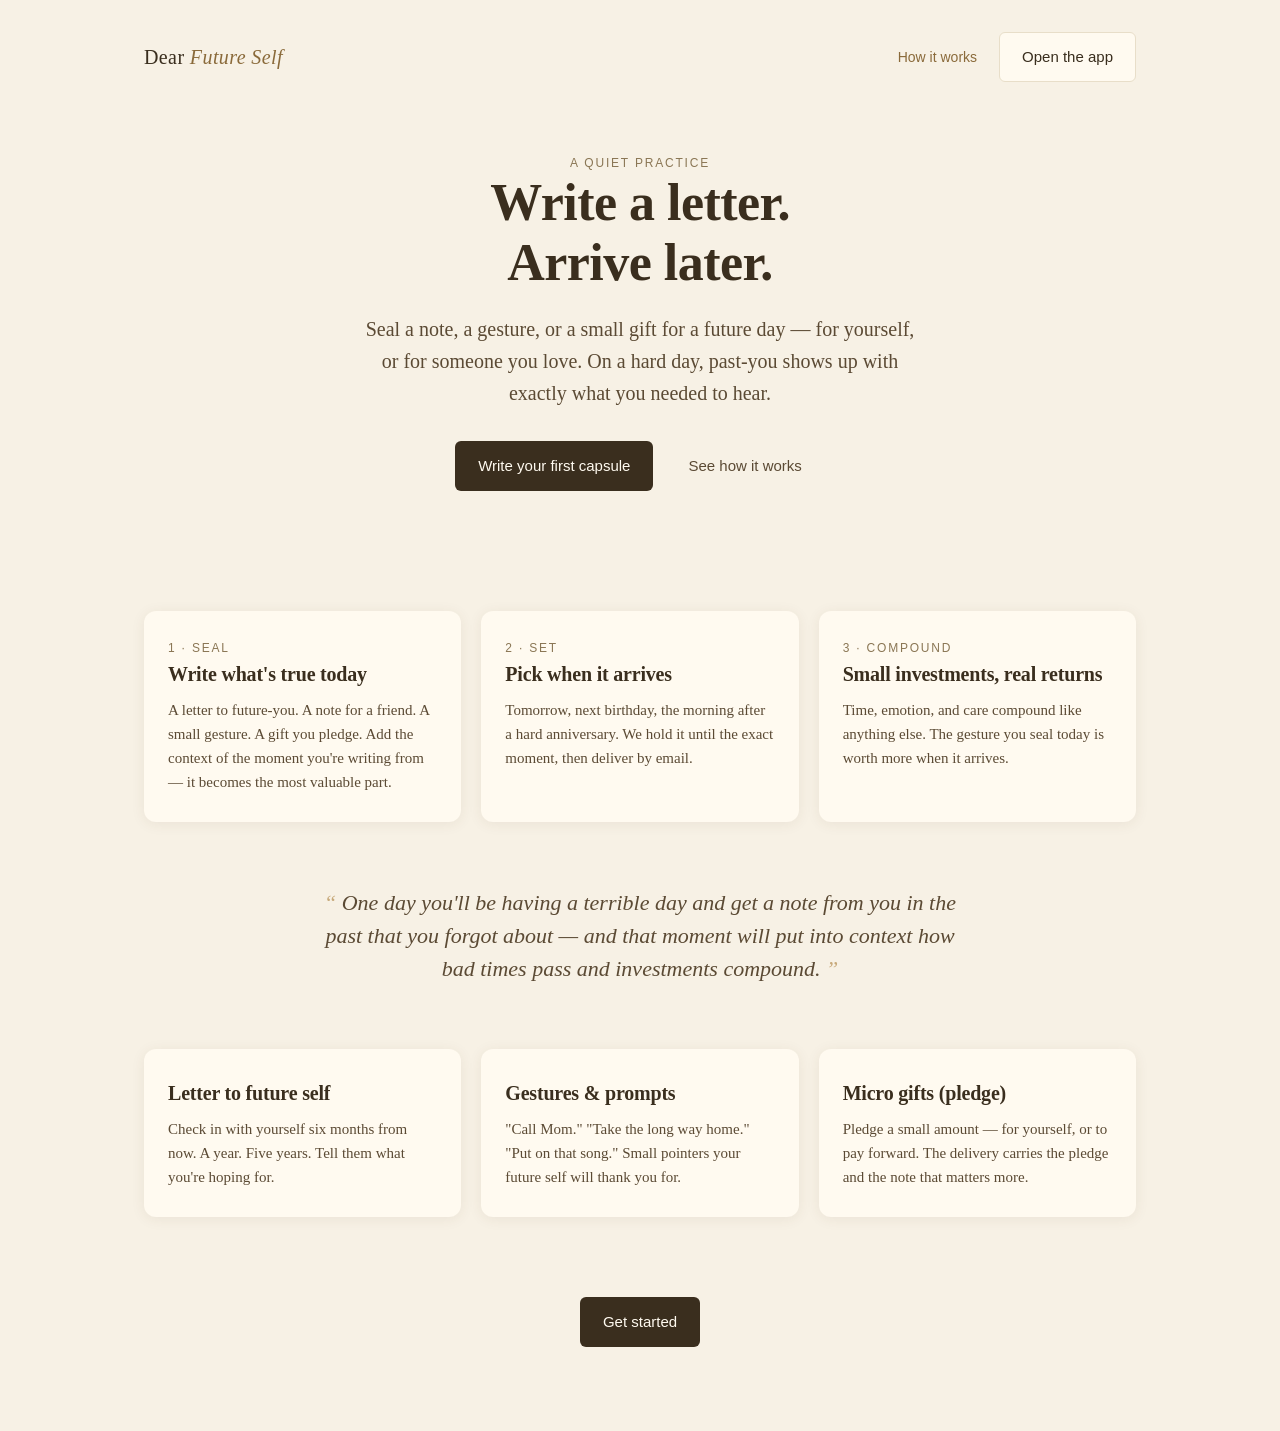
==== public/index.html @ 1918a614 "Initial commit: Dear Future Self MVP - Capsules: letters/gestures/experiences/micro-gifts with sched" ====
<!doctype html>
<html lang="en">
<head>
  <meta charset="utf-8" />
  <meta name="viewport" content="width=device-width, initial-scale=1" />
  <title>Dear Future Self — send yourself forward</title>
  <meta name="description" content="Write a letter, pledge a small gift, set a gesture — and have it arrive on a day you'll need it." />
  <link rel="stylesheet" href="./css/styles.css" />
</head>
<body>
  <div class="site">
    <nav class="nav">
      <div class="brand">Dear <em>Future Self</em></div>
      <div class="links">
        <a href="#how">How it works</a>
        <a href="./app.html" class="btn btn-secondary">Open the app</a>
      </div>
    </nav>

    <section class="hero">
      <div class="eyebrow">A quiet practice</div>
      <h1>Write a letter.<br/>Arrive later.</h1>
      <p class="lede">
        Seal a note, a gesture, or a small gift for a future day — for yourself,
        or for someone you love. On a hard day, past-you shows up with exactly what
        you needed to hear.
      </p>
      <div class="cta-row">
        <a href="./app.html" class="btn btn-primary">Write your first capsule</a>
        <a href="#how" class="btn btn-ghost">See how it works</a>
      </div>
    </section>

    <section id="how" class="grid-3">
      <div class="feature">
        <div class="eyebrow">1 · Seal</div>
        <h3>Write what's true today</h3>
        <p>A letter to future-you. A note for a friend. A small gesture. A gift you pledge. Add the context of the moment you're writing from — it becomes the most valuable part.</p>
      </div>
      <div class="feature">
        <div class="eyebrow">2 · Set</div>
        <h3>Pick when it arrives</h3>
        <p>Tomorrow, next birthday, the morning after a hard anniversary. We hold it until the exact moment, then deliver by email.</p>
      </div>
      <div class="feature">
        <div class="eyebrow">3 · Compound</div>
        <h3>Small investments, real returns</h3>
        <p>Time, emotion, and care compound like anything else. The gesture you seal today is worth more when it arrives.</p>
      </div>
    </section>

    <blockquote class="quote">
      One day you'll be having a terrible day and get a note from you in the past
      that you forgot about — and that moment will put into context how bad times
      pass and investments compound.
    </blockquote>

    <section class="grid-3" style="margin-bottom:80px;">
      <div class="feature">
        <h3>Letter to future self</h3>
        <p>Check in with yourself six months from now. A year. Five years. Tell them what you're hoping for.</p>
      </div>
      <div class="feature">
        <h3>Gestures & prompts</h3>
        <p>"Call Mom." "Take the long way home." "Put on that song." Small pointers your future self will thank you for.</p>
      </div>
      <div class="feature">
        <h3>Micro gifts (pledge)</h3>
        <p>Pledge a small amount — for yourself, or to pay forward. The delivery carries the pledge and the note that matters more.</p>
      </div>
    </section>

    <div class="center" style="margin-bottom:60px;">
      <a href="./app.html" class="btn btn-primary">Get started</a>
    </div>
  </div>
</body>
</html>
---- public/css/styles.css ----
/* Dear Future Self — warm & reflective */
:root {
  --bg: #f7f1e5;
  --bg-card: #fffaf0;
  --bg-inset: #fbf7ef;
  --accent: #c7a97a;
  --accent-deep: #8a6a3a;
  --ink: #3a2e1e;
  --ink-soft: #5b4a34;
  --ink-muted: #8a7654;
  --line: #e8dec9;
  --danger: #a34a32;
  --success: #5e7a4a;
  --radius: 12px;
  --radius-sm: 6px;
  --shadow: 0 2px 14px rgba(90, 70, 40, 0.08);
  --shadow-lift: 0 6px 20px rgba(90, 70, 40, 0.12);
  --serif: "Georgia", "Iowan Old Style", "Times New Roman", serif;
  --sans: -apple-system, BlinkMacSystemFont, "Inter", "Segoe UI", sans-serif;
}

* { box-sizing: border-box; }

html, body {
  margin: 0;
  padding: 0;
  background: var(--bg);
  color: var(--ink);
  font-family: var(--serif);
  font-size: 17px;
  line-height: 1.6;
  -webkit-font-smoothing: antialiased;
}

a { color: var(--accent-deep); text-decoration: none; }
a:hover { text-decoration: underline; }

h1, h2, h3 { font-family: var(--serif); color: var(--ink); font-weight: 600; letter-spacing: -0.01em; }
h1 { font-size: 44px; line-height: 1.15; margin: 0 0 20px; }
h2 { font-size: 28px; margin: 0 0 16px; }
h3 { font-size: 20px; margin: 0 0 12px; }

.eyebrow {
  font-family: var(--sans);
  font-size: 12px;
  text-transform: uppercase;
  letter-spacing: 0.15em;
  color: var(--ink-muted);
  font-weight: 500;
}

/* ---------- Layout ---------- */
.site {
  max-width: 1040px;
  margin: 0 auto;
  padding: 24px;
}

.nav {
  display: flex;
  align-items: center;
  justify-content: space-between;
  padding: 8px 0 32px;
}
.nav .brand {
  font-family: var(--serif);
  font-size: 20px;
  color: var(--ink);
  letter-spacing: 0.02em;
}
.nav .brand em { font-style: italic; color: var(--accent-deep); }
.nav .links { display: flex; gap: 22px; align-items: center; font-family: var(--sans); font-size: 14px; }

/* ---------- Hero / landing ---------- */
.hero {
  padding: 40px 0 80px;
  text-align: center;
  max-width: 720px;
  margin: 0 auto;
}
.hero h1 { font-size: 52px; }
.hero .lede { font-size: 20px; color: var(--ink-soft); margin: 0 auto 32px; max-width: 560px; }
.hero .cta-row { display: flex; gap: 12px; justify-content: center; flex-wrap: wrap; }

.grid-3 {
  display: grid;
  grid-template-columns: repeat(3, 1fr);
  gap: 20px;
  margin: 40px 0;
}
@media (max-width: 720px) { .grid-3 { grid-template-columns: 1fr; } }

.feature {
  background: var(--bg-card);
  padding: 28px 24px;
  border-radius: var(--radius);
  box-shadow: var(--shadow);
}
.feature h3 { margin-bottom: 8px; }
.feature p { color: var(--ink-soft); margin: 0; font-size: 15px; }

.quote {
  font-family: var(--serif);
  font-style: italic;
  font-size: 22px;
  color: var(--ink-soft);
  text-align: center;
  max-width: 640px;
  margin: 64px auto;
  line-height: 1.5;
}
.quote::before, .quote::after { color: var(--accent); }
.quote::before { content: "\201C"; }
.quote::after { content: "\201D"; }

/* ---------- Buttons ---------- */
.btn {
  display: inline-flex;
  align-items: center;
  justify-content: center;
  padding: 12px 22px;
  font-family: var(--sans);
  font-size: 15px;
  font-weight: 500;
  border-radius: var(--radius-sm);
  border: 1px solid transparent;
  cursor: pointer;
  transition: transform 0.05s ease, box-shadow 0.15s ease, background 0.15s ease;
  text-decoration: none;
}
.btn:hover { text-decoration: none; transform: translateY(-1px); }
.btn-primary { background: var(--ink); color: #fffaf0; }
.btn-primary:hover { background: #1e160b; box-shadow: var(--shadow-lift); }
.btn-secondary { background: var(--bg-card); color: var(--ink); border-color: var(--line); }
.btn-secondary:hover { background: #fff; }
.btn-ghost { background: transparent; color: var(--ink-soft); }
.btn-ghost:hover { color: var(--ink); }
.btn-danger { background: transparent; color: var(--danger); border-color: transparent; }

/* ---------- Forms ---------- */
.card {
  background: var(--bg-card);
  border-radius: var(--radius);
  padding: 32px;
  box-shadow: var(--shadow);
}

.field { margin-bottom: 20px; }
.field label {
  display: block;
  font-family: var(--sans);
  font-size: 13px;
  font-weight: 500;
  color: var(--ink-soft);
  margin-bottom: 6px;
  text-transform: uppercase;
  letter-spacing: 0.08em;
}
.field .hint {
  font-family: var(--sans);
  font-size: 13px;
  color: var(--ink-muted);
  margin-top: 6px;
}

input[type="text"],
input[type="email"],
input[type="url"],
input[type="number"],
input[type="datetime-local"],
textarea,
select {
  width: 100%;
  padding: 12px 14px;
  font-family: var(--serif);
  font-size: 16px;
  color: var(--ink);
  background: var(--bg-inset);
  border: 1px solid var(--line);
  border-radius: var(--radius-sm);
  outline: none;
  transition: border-color 0.15s, box-shadow 0.15s;
}
input:focus, textarea:focus, select:focus {
  border-color: var(--accent);
  box-shadow: 0 0 0 3px rgba(199, 169, 122, 0.2);
}
textarea { resize: vertical; min-height: 160px; line-height: 1.6; }

.row-2 { display: grid; grid-template-columns: 1fr 1fr; gap: 16px; }
@media (max-width: 560px) { .row-2 { grid-template-columns: 1fr; } }

/* ---------- Type picker ---------- */
.type-grid {
  display: grid;
  grid-template-columns: repeat(auto-fit, minmax(150px, 1fr));
  gap: 12px;
  margin-bottom: 24px;
}
.type-tile {
  background: var(--bg-inset);
  border: 1px solid var(--line);
  border-radius: var(--radius-sm);
  padding: 16px 12px;
  text-align: center;
  cursor: pointer;
  transition: all 0.15s;
  font-family: var(--sans);
}
.type-tile:hover { border-color: var(--accent); }
.type-tile.active {
  border-color: var(--accent-deep);
  background: #fcf3e0;
  box-shadow: 0 0 0 2px rgba(199, 169, 122, 0.2);
}
.type-tile .icon { font-size: 24px; margin-bottom: 6px; font-family: var(--serif); color: var(--accent-deep); }
.type-tile .label { font-size: 13px; font-weight: 500; color: var(--ink); }
.type-tile .sub { font-size: 11px; color: var(--ink-muted); margin-top: 2px; }

/* ---------- Capsule list ---------- */
.capsule-list { display: flex; flex-direction: column; gap: 14px; }
.capsule-item {
  background: var(--bg-card);
  border-radius: var(--radius);
  padding: 20px 22px;
  box-shadow: var(--shadow);
  display: grid;
  grid-template-columns: 60px 1fr auto;
  gap: 18px;
  align-items: center;
}
.capsule-item .when {
  text-align: center;
  font-family: var(--serif);
}
.capsule-item .when .day {
  font-size: 22px;
  color: var(--ink);
  font-weight: 600;
}
.capsule-item .when .mon {
  font-size: 11px;
  text-transform: uppercase;
  letter-spacing: 0.1em;
  color: var(--ink-muted);
  margin-top: 2px;
}
.capsule-item .meta {
  font-family: var(--sans);
  font-size: 12px;
  color: var(--ink-muted);
  text-transform: uppercase;
  letter-spacing: 0.1em;
  margin-bottom: 4px;
}
.capsule-item .title {
  font-family: var(--serif);
  font-size: 18px;
  color: var(--ink);
  margin-bottom: 2px;
}
.capsule-item .preview {
  font-size: 14px;
  color: var(--ink-soft);
  overflow: hidden;
  text-overflow: ellipsis;
  display: -webkit-box;
  -webkit-line-clamp: 1;
  -webkit-box-orient: vertical;
}
.capsule-item .status {
  font-family: var(--sans);
  font-size: 12px;
  padding: 4px 10px;
  border-radius: 999px;
}
.status-scheduled { background: #f5ead7; color: var(--accent-deep); }
.status-delivered { background: #e3ecd7; color: var(--success); }
.status-failed { background: #f7dcd2; color: var(--danger); }
.status-cancelled { background: #ece6d8; color: var(--ink-muted); }

.empty {
  text-align: center;
  padding: 48px 24px;
  color: var(--ink-muted);
  font-style: italic;
}

/* ---------- Tabs ---------- */
.tabs {
  display: flex;
  gap: 4px;
  margin-bottom: 24px;
  border-bottom: 1px solid var(--line);
}
.tab {
  font-family: var(--sans);
  font-size: 14px;
  padding: 10px 18px;
  cursor: pointer;
  color: var(--ink-muted);
  border-bottom: 2px solid transparent;
  margin-bottom: -1px;
  background: none;
  border-left: none;
  border-right: none;
  border-top: none;
}
.tab:hover { color: var(--ink); }
.tab.active { color: var(--ink); border-bottom-color: var(--accent-deep); font-weight: 500; }

/* ---------- Banner ---------- */
.banner {
  background: #fcf3e0;
  border: 1px solid #e8d5a8;
  color: var(--ink-soft);
  padding: 12px 18px;
  border-radius: var(--radius-sm);
  font-family: var(--sans);
  font-size: 14px;
  margin-bottom: 24px;
}
.banner code { background: #fffaf0; padding: 2px 6px; border-radius: 3px; font-size: 12px; }

/* ---------- Modal ---------- */
.modal-backdrop {
  position: fixed; inset: 0;
  background: rgba(40, 30, 20, 0.45);
  display: none;
  align-items: center; justify-content: center;
  z-index: 50;
  padding: 20px;
}
.modal-backdrop.open { display: flex; }
.modal {
  background: var(--bg-card);
  max-width: 640px; width: 100%;
  max-height: 90vh; overflow-y: auto;
  border-radius: var(--radius);
  padding: 32px;
  box-shadow: var(--shadow-lift);
}
.modal .close {
  float: right;
  background: none; border: none; cursor: pointer;
  font-size: 22px; color: var(--ink-muted);
}

/* ---------- Utility ---------- */
.stack > * + * { margin-top: 16px; }
.row { display: flex; gap: 12px; align-items: center; }
.row.end { justify-content: flex-end; }
.spacer { flex: 1; }
.hidden { display: none !important; }
.muted { color: var(--ink-muted); }
.small { font-size: 13px; font-family: var(--sans); }
.center { text-align: center; }

/* ---------- Top nav tabs (Capsules / Pins) ---------- */
.topnav {
  display: flex;
  gap: 4px;
  margin-bottom: 28px;
  padding-bottom: 2px;
  border-bottom: 1px solid var(--line);
}
.topnav .topnav-link {
  font-family: var(--sans);
  font-size: 15px;
  padding: 10px 18px;
  cursor: pointer;
  color: var(--ink-muted);
  border-bottom: 2px solid transparent;
  margin-bottom: -1px;
  background: none;
  border-left: none;
  border-right: none;
  border-top: none;
  text-decoration: none;
}
.topnav .topnav-link:hover { color: var(--ink); text-decoration: none; }
.topnav .topnav-link.active { color: var(--ink); border-bottom-color: var(--accent-deep); font-weight: 500; }

/* ---------- Tag chips ---------- */
.chips {
  display: flex;
  flex-wrap: wrap;
  gap: 6px;
  padding: 8px;
  background: var(--bg-inset);
  border: 1px solid var(--line);
  border-radius: var(--radius-sm);
  min-height: 44px;
  align-items: center;
}
.chip {
  background: #f5ead7;
  color: var(--accent-deep);
  padding: 4px 10px;
  border-radius: 999px;
  font-family: var(--sans);
  font-size: 13px;
  display: inline-flex;
  align-items: center;
  gap: 6px;
}
.chip .x {
  cursor: pointer;
  color: var(--ink-muted);
  font-weight: 700;
  margin-left: 2px;
  line-height: 1;
}
.chip .x:hover { color: var(--danger); }
.chips input {
  flex: 1;
  min-width: 120px;
  border: none;
  background: transparent;
  outline: none;
  padding: 4px 6px;
  font-family: var(--serif);
  font-size: 15px;
}

/* ---------- Sentiment picker ---------- */
.sentiment-row { display: flex; gap: 10px; }
.sentiment-opt {
  flex: 1;
  padding: 10px;
  background: var(--bg-inset);
  border: 1px solid var(--line);
  border-radius: var(--radius-sm);
  cursor: pointer;
  font-family: var(--sans);
  font-size: 14px;
  text-align: center;
  transition: all 0.15s;
}
.sentiment-opt:hover { border-color: var(--accent); }
.sentiment-opt.active {
  border-color: var(--accent-deep);
  background: #fcf3e0;
  box-shadow: 0 0 0 2px rgba(199, 169, 122, 0.2);
}

/* ---------- Location widget ---------- */
.location-row {
  display: flex;
  gap: 8px;
  align-items: center;
  flex-wrap: wrap;
}
.location-row input { flex: 1; min-width: 180px; }
.loc-status {
  font-family: var(--sans);
  font-size: 13px;
  color: var(--ink-muted);
  margin-top: 6px;
}
.loc-status.ok { color: var(--success); }
.loc-status.err { color: var(--danger); }

/* ---------- Pin item ---------- */
.pin-item {
  background: var(--bg-card);
  border-radius: var(--radius);
  padding: 18px 20px;
  box-shadow: var(--shadow);
  cursor: pointer;
  transition: transform 0.08s, box-shadow 0.15s;
}
.pin-item:hover { transform: translateY(-1px); box-shadow: var(--shadow-lift); }
.pin-item .pin-head {
  display: flex;
  align-items: center;
  gap: 10px;
  margin-bottom: 6px;
}
.pin-item .pin-sentiment {
  width: 22px; height: 22px;
  border-radius: 50%;
  display: inline-flex; align-items: center; justify-content: center;
  font-size: 13px;
  flex-shrink: 0;
}
.pin-sentiment.positive { background: #e3ecd7; color: var(--success); }
.pin-sentiment.negative { background: #f7dcd2; color: var(--danger); }
.pin-sentiment.neutral { background: var(--bg-inset); color: var(--ink-muted); }
.pin-item .pin-title {
  font-family: var(--serif);
  font-size: 18px;
  color: var(--ink);
  flex: 1;
}
.pin-item .pin-distance {
  font-family: var(--sans);
  font-size: 12px;
  color: var(--accent-deep);
  font-weight: 500;
}
.pin-item .pin-meta {
  font-family: var(--sans);
  font-size: 13px;
  color: var(--ink-muted);
}
.pin-item .pin-body {
  margin-top: 6px;
  font-size: 15px;
  color: var(--ink-soft);
  overflow: hidden;
  text-overflow: ellipsis;
  display: -webkit-box;
  -webkit-line-clamp: 2;
  -webkit-box-orient: vertical;
}
.pin-item .pin-tags { margin-top: 8px; display: flex; flex-wrap: wrap; gap: 4px; }
.pin-item .pin-tag {
  font-family: var(--sans);
  font-size: 12px;
  color: var(--accent-deep);
  background: #f5ead7;
  padding: 2px 8px;
  border-radius: 999px;
}

/* ---------- Nearby pulse ---------- */
.nearby-strip {
  background: linear-gradient(135deg, #fcf3e0, #fffaf0);
  border: 1px solid #e8d5a8;
  border-radius: var(--radius);
  padding: 16px 20px;
  margin-bottom: 20px;
  display: flex;
  align-items: center;
  gap: 14px;
}
.nearby-strip.inactive { opacity: 0.75; }
.nearby-strip .dot {
  width: 10px; height: 10px; border-radius: 50%;
  background: var(--success);
  box-shadow: 0 0 0 0 rgba(94, 122, 74, 0.5);
  animation: pulse 2s infinite;
}
.nearby-strip.inactive .dot { background: var(--ink-muted); animation: none; }
@keyframes pulse {
  0% { box-shadow: 0 0 0 0 rgba(94, 122, 74, 0.5); }
  70% { box-shadow: 0 0 0 10px rgba(94, 122, 74, 0); }
  100% { box-shadow: 0 0 0 0 rgba(94, 122, 74, 0); }
}

/* ---------- Read-capsule view ---------- */
.capsule-full .seal-note {
  background: var(--bg-inset);
  border-left: 3px solid var(--accent);
  padding: 14px 18px;
  border-radius: 4px;
  font-style: italic;
  color: var(--ink-soft);
  margin: 18px 0;
}
.capsule-full .gesture-block,
.capsule-full .gift-block {
  background: #f5ead7;
  padding: 18px;
  border-radius: var(--radius-sm);
  text-align: center;
  margin: 18px 0;
}
.capsule-full .gift-amount {
  font-size: 28px;
  color: var(--ink);
  margin-top: 4px;
}
.capsule-full .body {
  white-space: pre-wrap;
  margin-top: 18px;
  font-size: 18px;
  line-height: 1.7;
}
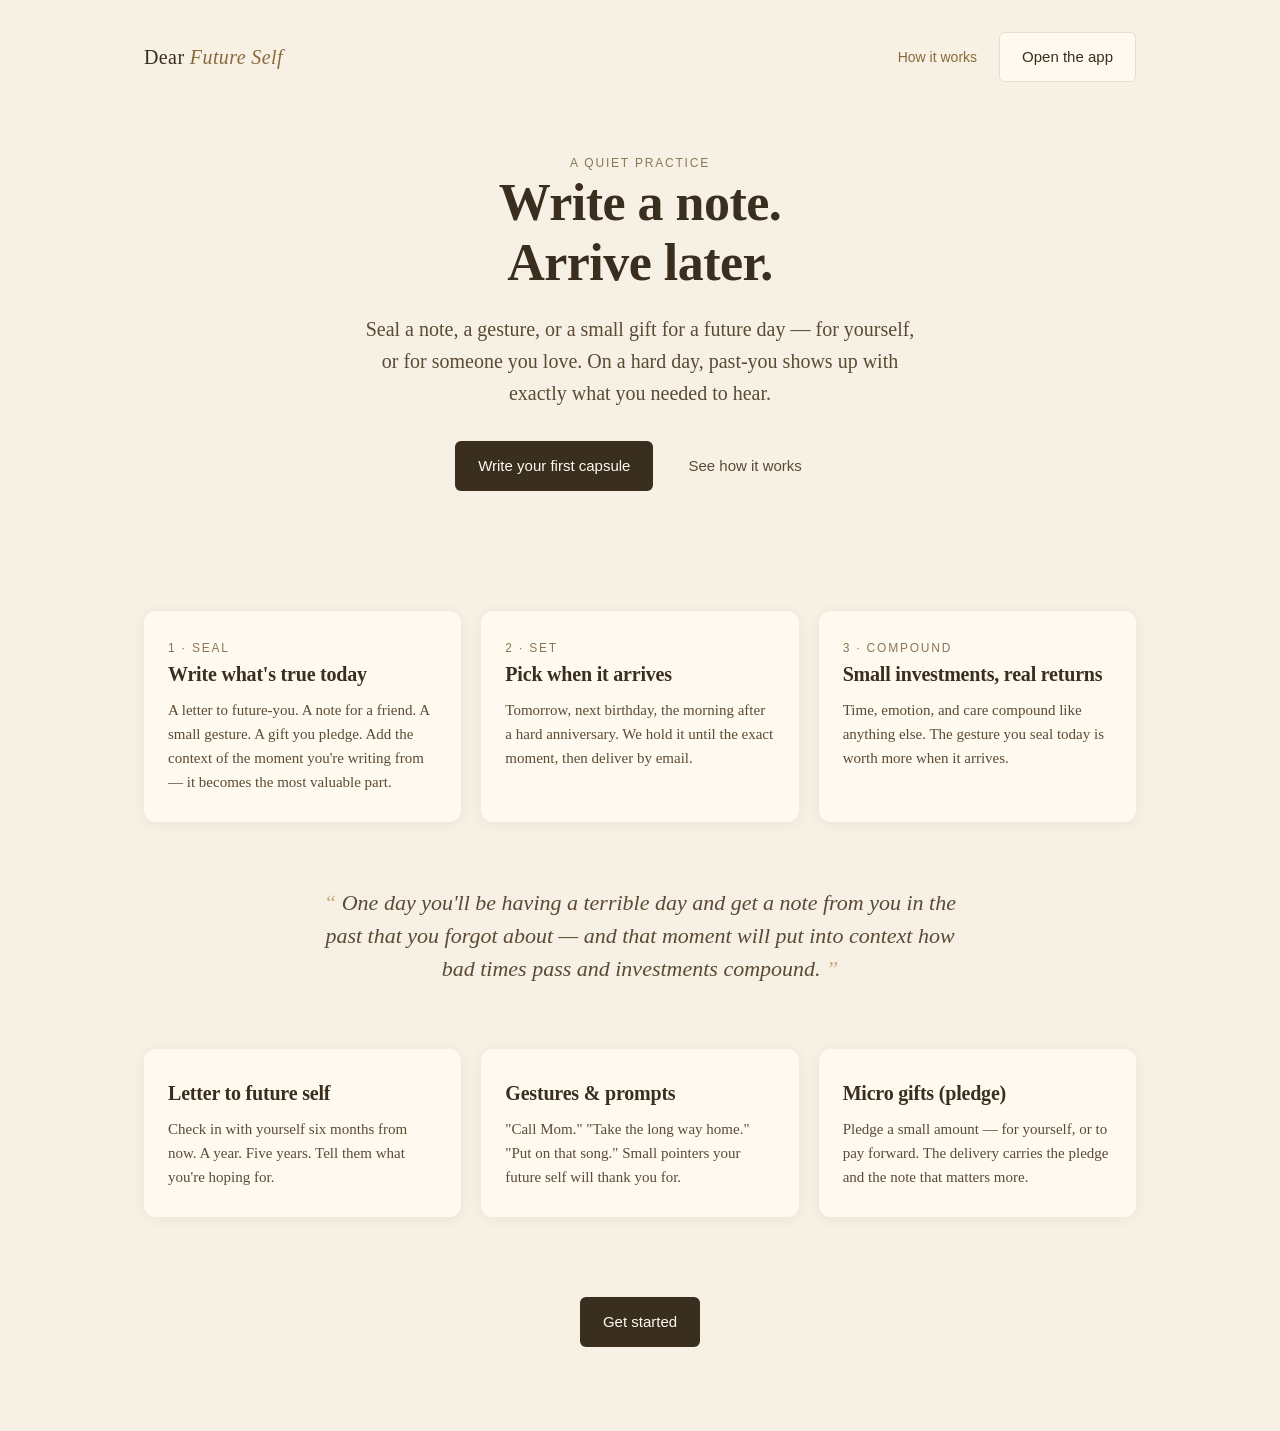
==== commit 3eb39334: "Update index.html" ====
--- a/public/index.html
+++ b/public/index.html
@@ -19,7 +19,7 @@
 
     <section class="hero">
       <div class="eyebrow">A quiet practice</div>
-      <h1>Write a letter.<br/>Arrive later.</h1>
+      <h1>Write a note.<br/>Arrive later.</h1>
       <p class="lede">
         Seal a note, a gesture, or a small gift for a future day — for yourself,
         or for someone you love. On a hard day, past-you shows up with exactly what
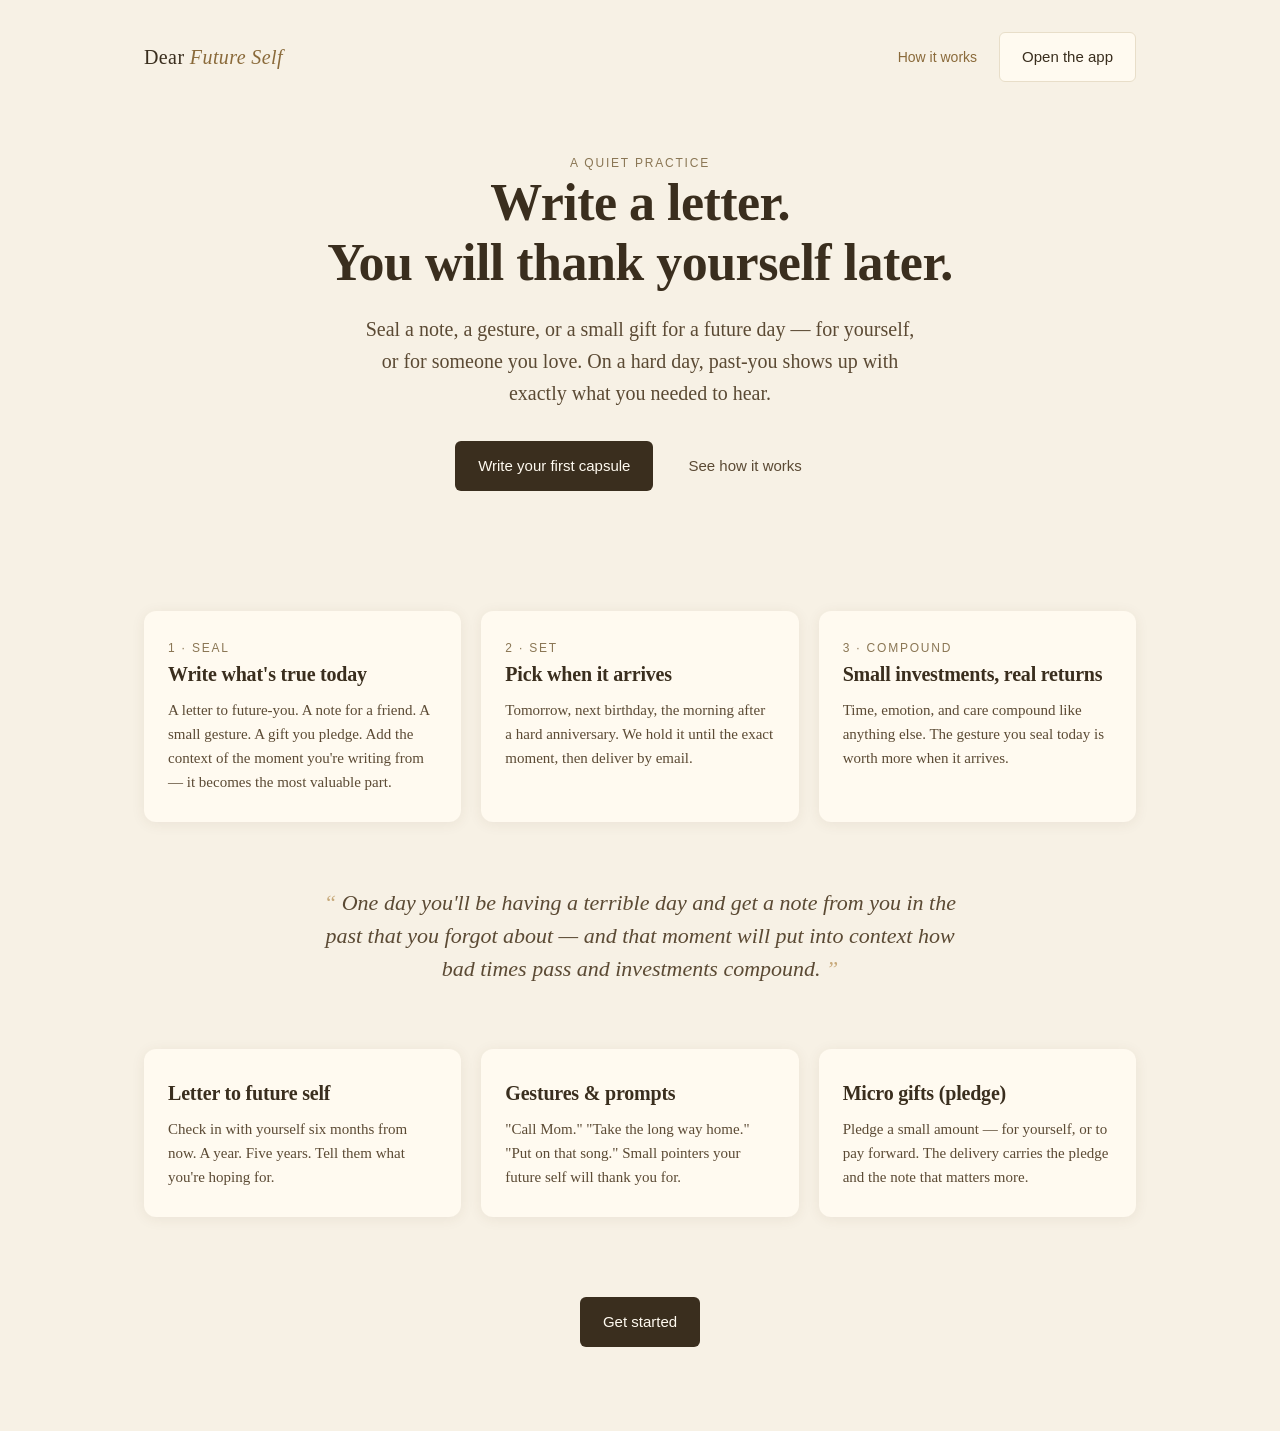
==== commit c4989ba0: "Update index.html" ====
--- a/public/index.html
+++ b/public/index.html
@@ -19,7 +19,7 @@
 
     <section class="hero">
       <div class="eyebrow">A quiet practice</div>
-      <h1>Write a note.<br/>Arrive later.</h1>
+      <h1>Write a letter.<br/>You will thank yourself later.</h1>
       <p class="lede">
         Seal a note, a gesture, or a small gift for a future day — for yourself,
         or for someone you love. On a hard day, past-you shows up with exactly what
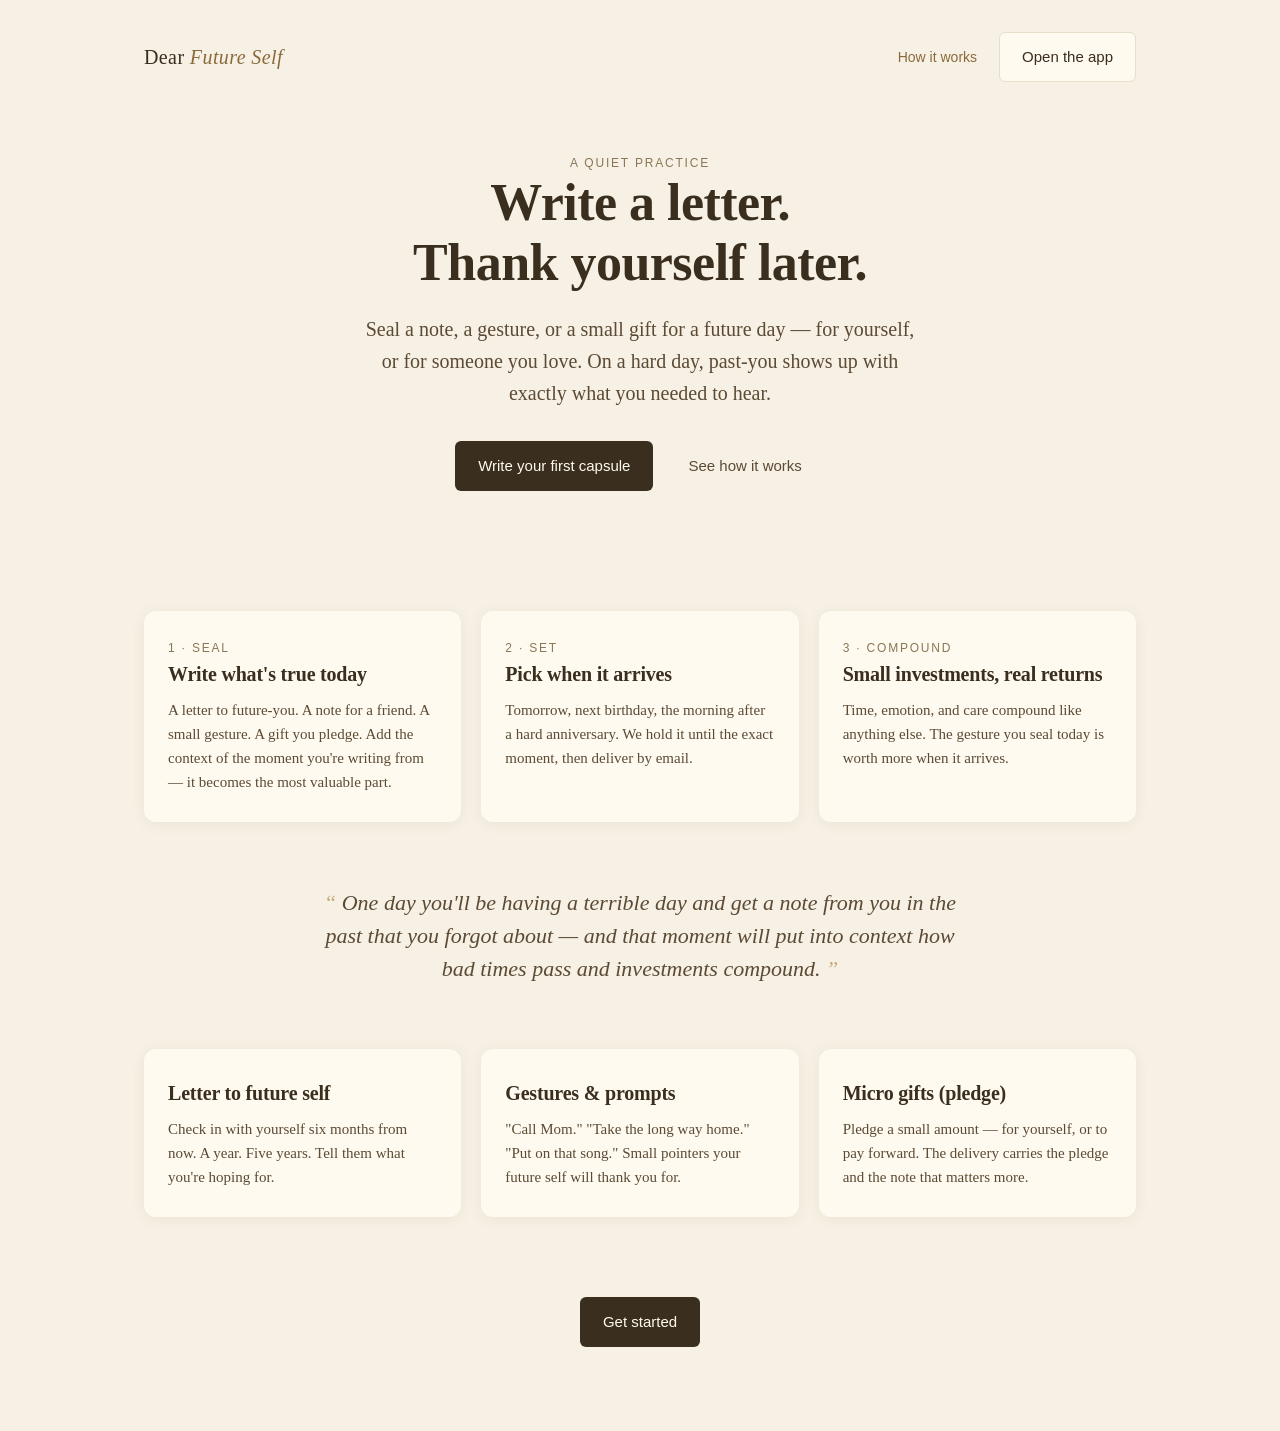
==== commit bb194c91: "Update index.html" ====
--- a/public/index.html
+++ b/public/index.html
@@ -19,7 +19,7 @@
 
     <section class="hero">
       <div class="eyebrow">A quiet practice</div>
-      <h1>Write a letter.<br/>You will thank yourself later.</h1>
+      <h1>Write a letter.<br/>Thank yourself later.</h1>
       <p class="lede">
         Seal a note, a gesture, or a small gift for a future day — for yourself,
         or for someone you love. On a hard day, past-you shows up with exactly what
